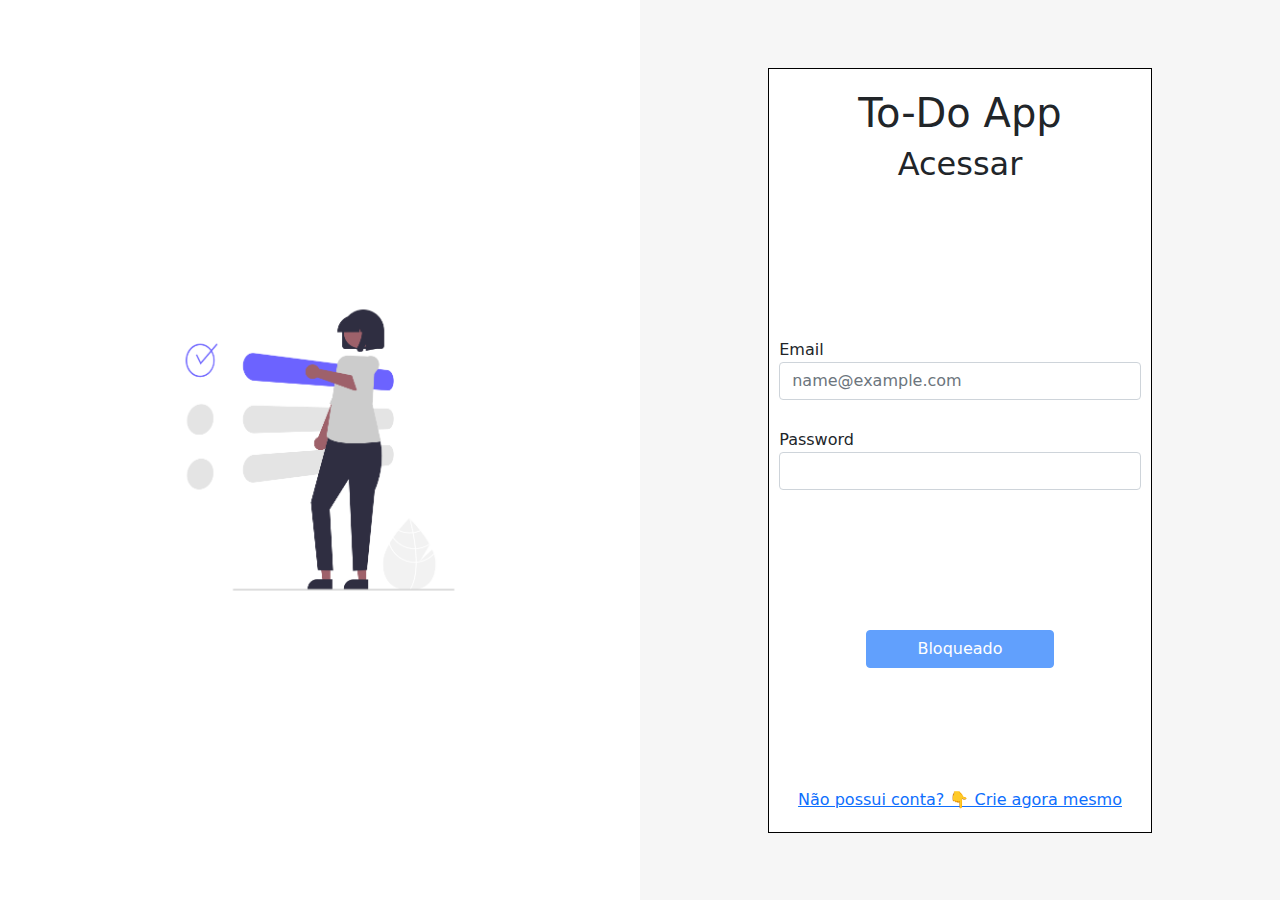
==== index.html @ ea4f96b5 "subindo altereçãoes até a renderização da navbar" ====
<!DOCTYPE html>
<html lang="en">
    <head>
        <meta charset="UTF-8">
        <meta http-equiv="X-UA-Compatible" content="IE=edge">
        <meta name="viewport" content="width=device-width, initial-scale=1.0">
        <link rel="stylesheet" href="src/styles/index.css">
        <link rel="stylesheet" href="src/styles/bootstrap.min.css">
        
        <title>to-Do App CheckPoint2</title>
</head>
<body>
    <div class="wrapper">
        <div class="caixaLeft">
            <div class="img">
                <img src="./src/img/pessoa-login.png" alt="pessoa anaotando uma nova tarefa">
            </div>
        </div>
        <div class="caixaRight">
            <div class="caixaForm">
                <form action="#">
                    <div class="formHeader">
                        <h1>To-Do App</h1>
                        <h2>Acessar</h2>
                    </div>
        
                    <fieldset id="fieldset">
                        <div class="mb-3">
                            <label  class="col-sm-2 col-form-label">Email</label>
                            <input type="email" class="form-control" id="inputEmailLogin" placeholder="name@example.com">
                        </div>
        
                        <div class="mb-3">
                            <label for="inputPassword" class="col-sm-2 col-form-label">Password</label>
                              <input type="password" class="form-control" id="inputSenhaLogin">
                        </div>
                    </fieldset>
        
                    <button type="submit" class="btn btn-primary col-10" id="botaoLogin" disabled>Bloqueado</button>
        
                </form>
                <div class="linkFooter">
                    <a href="signup.html">
                        Não possui conta? &#x1F447 Crie agora mesmo
                    </a>
                </div>
            </div>
        </div>

    </div>    
    <script src="./src/js/index.js"></script>
    <script src="src/js/bootstrap.min.js"></script>
</body>
</html>
---- src/styles/index.css ----
/* Imports */
@import url(./_global.css);

/* Zerando css padrão dp browser */
*{
    margin: 0;
    padding: 0;
    box-sizing: border-box;
}


/* Estilização corpo (body) do site */
.wrapper{
    height: 100vh;
    background-color: var(--fundobody);
    display: flex;
}

/* Estilização caixa da esquerda */
.caixaLeft{
    background-color: var(--fundoCaixas);
    width: 50%;
    display: flex;
    justify-content: center;
    align-items: center;
}

.caixaLeft .img{
    width: 60%;
}

.caixaLeft .img img{
    width: 100%;
}

/* Estilização caixa da direita */
.caixaRight{
    width: 50%;
    display: flex;
    justify-content: center;
    align-items: center;
}

.caixaRight .caixaForm{
    background-color: var(--fundoCaixas);
    width: 60%;
    height: 85%;
    padding: 20px;
    display: flex;
    justify-content: space-between;
    align-items: center;
    flex-direction: column;
    border: 1px solid black;
}

/* Estilização fomulários */
.caixaRight .caixaForm form{
    display: flex;
    flex-direction: column;
    align-items: center;
    gap: 10px;
    height: 100%;
}

.caixaRight .caixaForm form .formHeader{
    text-align: center;
}

.caixaRight .caixaForm form fieldset{
    width: 160%;
}

/* Estilização específica para o formulário de login */
#fieldset{
    height: 60%;
    display: flex;
    flex-direction: column;
    justify-content: center;
    gap: 20px;
}

.caixaRight .caixaForm form fieldset .mb-3{
    margin-bottom: 1px!important;
}

.caixaRight .caixaForm form fieldset .mb-3 .col-form-label{
    padding-bottom: 0;
}

.caixaRight .caixaForm form fieldset div .form-control{
    width: 100%;
}

.caixaRight .caixaForm form fieldset div .form-control .linkFooter{
    text-align: center;
}

/* Estilização do alert de criação de usuário */


.alert{
    display: flex;
    justify-content: space-between;
    align-items: center;
    gap: 10px;
    font-weight: bold;
}

.modal.fade {
    z-index: 10000000 !important;
}

.alert p{
    margin: 0;
}

.alertEscondido{
    display: none;
}
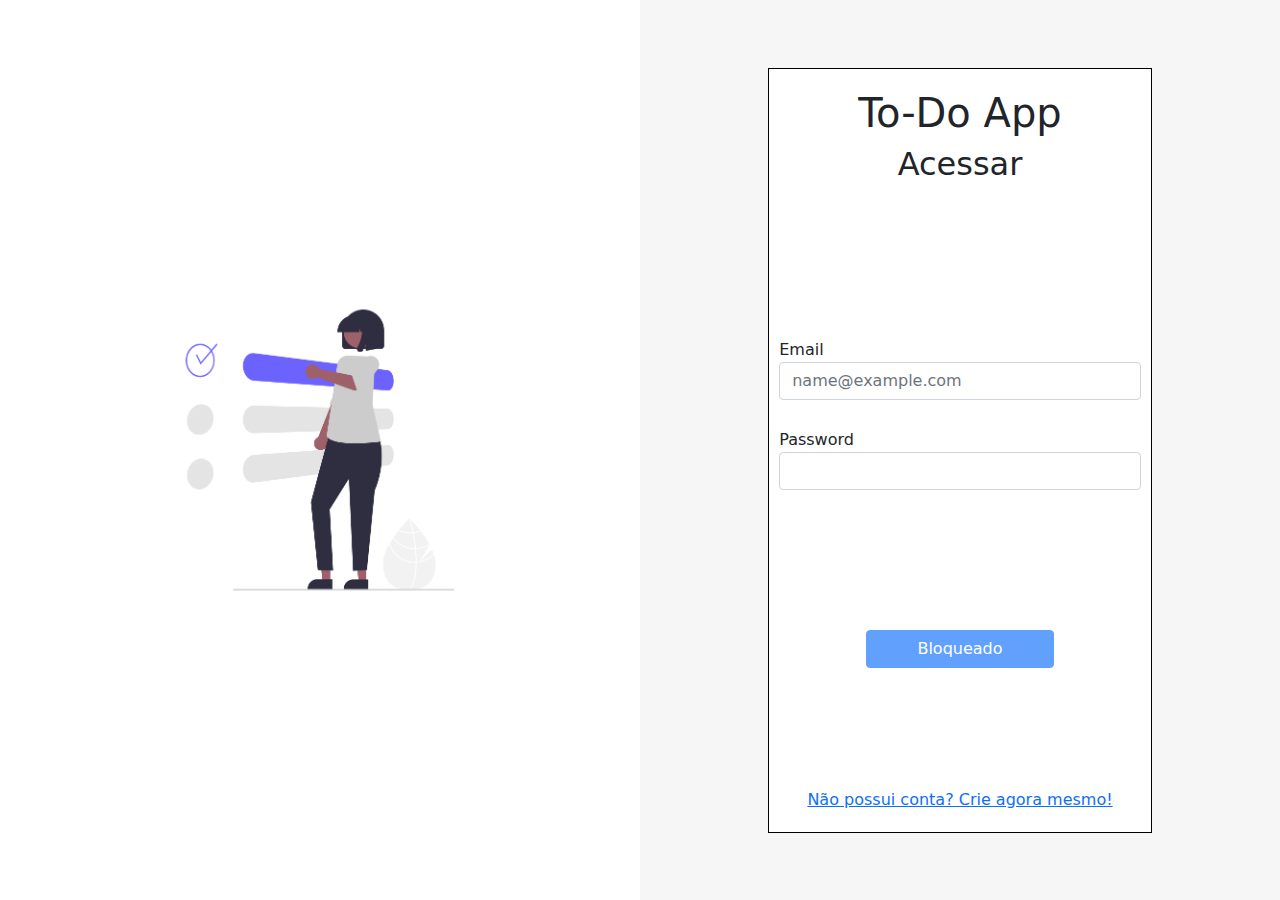
==== commit 33c87a73: "subindo alterações até a requisição e listagem das tarefas do usuário" ====
--- a/index.html
+++ b/index.html
@@ -41,7 +41,7 @@
                 </form>
                 <div class="linkFooter">
                     <a href="signup.html">
-                        Não possui conta? &#x1F447 Crie agora mesmo
+                        Não possui conta? Crie agora mesmo!
                     </a>
                 </div>
             </div>
--- a/src/styles/index.css
+++ b/src/styles/index.css
@@ -107,7 +107,7 @@
 }
 
 .modal.fade {
-    z-index: 10000000 !important;
+    z-index: 1 !important;
 }
 
 .alert p{
@@ -116,4 +116,7 @@
 
 .alertEscondido{
     display: none;
-}+    justify-content: center;
+    
+}
+
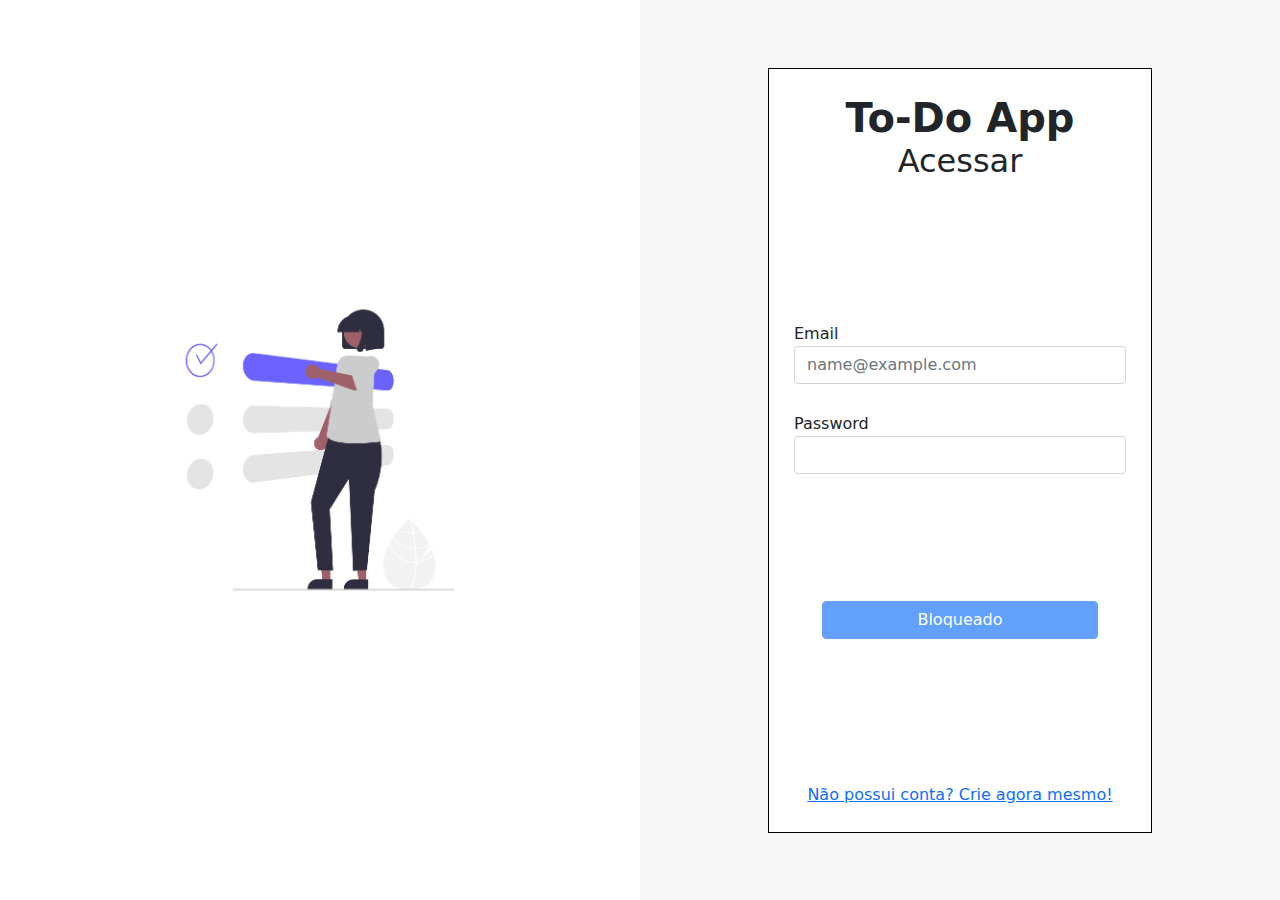
==== commit 81db7282: "término da estilização dos alerts de validação de cadastro" ====
--- a/index.html
+++ b/index.html
@@ -19,7 +19,7 @@
         <div class="caixaRight">
             <div class="caixaForm">
                 <form action="#">
-                    <div class="formHeader">
+                    <div class="form-header">
                         <h1>To-Do App</h1>
                         <h2>Acessar</h2>
                     </div>
--- a/src/styles/index.css
+++ b/src/styles/index.css
@@ -1,22 +1,25 @@
 /* Imports */
 @import url(./_global.css);
 
-/* Zerando css padrão dp browser */
+/* 1. Zerando css padrão dp browser */
 *{
     margin: 0;
     padding: 0;
     box-sizing: border-box;
 }
 
+body{
+    /* position: relative; */
+}
 
-/* Estilização corpo (body) do site */
+/* 2. Estilização corpo (body) do site */
 .wrapper{
     height: 100vh;
     background-color: var(--fundobody);
     display: flex;
 }
 
-/* Estilização caixa da esquerda */
+/* 2.1 Estilização caixa da esquerda */
 .caixaLeft{
     background-color: var(--fundoCaixas);
     width: 50%;
@@ -33,7 +36,7 @@
     width: 100%;
 }
 
-/* Estilização caixa da direita */
+/* 2.2 Estilização caixa da direita */
 .caixaRight{
     width: 50%;
     display: flex;
@@ -45,7 +48,7 @@
     background-color: var(--fundoCaixas);
     width: 60%;
     height: 85%;
-    padding: 20px;
+    padding: 25px;
     display: flex;
     justify-content: space-between;
     align-items: center;
@@ -53,24 +56,36 @@
     border: 1px solid black;
 }
 
-/* Estilização fomulários */
+/* 3. Estilização fomulários */
 .caixaRight .caixaForm form{
     display: flex;
     flex-direction: column;
     align-items: center;
-    gap: 10px;
     height: 100%;
+    width: 100%;
 }
 
-.caixaRight .caixaForm form .formHeader{
+.caixaRight .caixaForm form .form-header{
     text-align: center;
 }
 
-.caixaRight .caixaForm form fieldset{
-    width: 160%;
+.caixaRight .caixaForm form .form-header h1{
+    font-size: 30pt;
+    font-weight: 600;
+    margin: 0;
 }
 
-/* Estilização específica para o formulário de login */
+.caixaRight .caixaForm form .form-header p{
+    margin: 0;
+    font-size: 15pt;
+    font-weight: 600;
+}
+
+.caixaRight .caixaForm form fieldset{
+    width: 100%;
+}
+
+/* 3.1 Estilização específica para o formulário de login */
 #fieldset{
     height: 60%;
     display: flex;
@@ -95,28 +110,35 @@
     text-align: center;
 }
 
-/* Estilização do alert de criação de usuário */
+/* 4. Estilização do alert de criação de usuário */
 
 
-.alert{
+body .alert{
+    width: 380px;
+    height: 100px;
+    padding: 10px;
+    position: absolute;
+    left: 35%;
+    top: 10px;
     display: flex;
     justify-content: space-between;
     align-items: center;
     gap: 10px;
     font-weight: bold;
+    align-self: center;
+    text-align: center;
 }
 
-.modal.fade {
-    z-index: 1 !important;
-}
 
 .alert p{
     margin: 0;
 }
 
-.alertEscondido{
+/* 4.1 Escondendo os alerts  */
+body .alertSucessoEscondido{
     display: none;
-    justify-content: center;
-    
 }
 
+body .alertErroEscondido{
+    display: none;
+}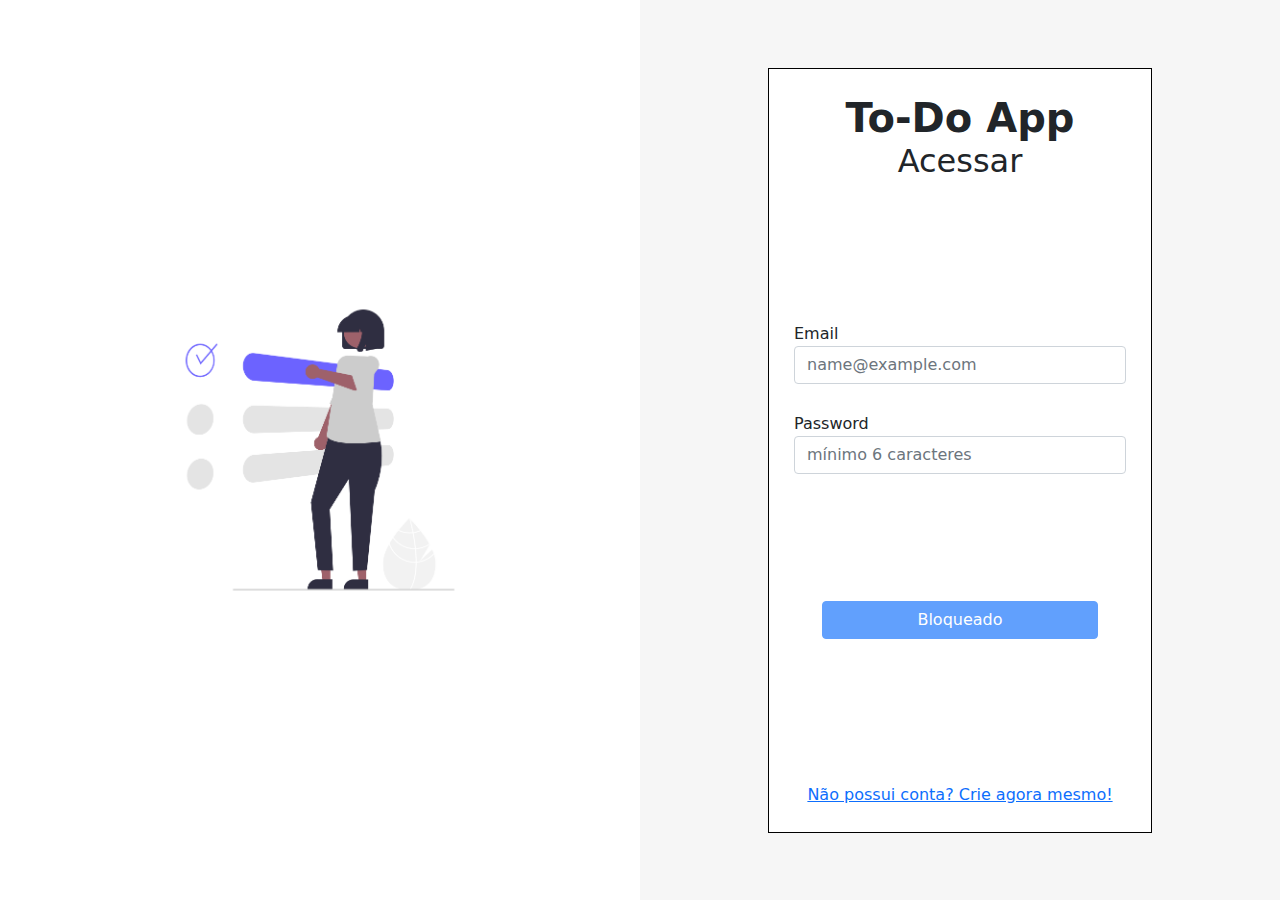
==== commit 96e78289: "adição da validação no login e correção na lógica da validação de cadastro" ====
--- a/index.html
+++ b/index.html
@@ -10,12 +10,25 @@
         <title>to-Do App CheckPoint2</title>
 </head>
 <body>
+
+    <!-- Alert em caso de erro no login -->
+    <div class="alert alert-danger alertErroEscondido" id="divAlertError">
+        <p>
+          Usuário não existe!
+          <br>
+          Verifique os dados e tente novamente!
+        </p>
+        <button type="button" class="btn btn-danger" id="botaoAlertError">OK</button>
+     </div>
+
+     <!-- Estrutura page de login -->
     <div class="wrapper">
         <div class="caixaLeft">
             <div class="img">
                 <img src="./src/img/pessoa-login.png" alt="pessoa anaotando uma nova tarefa">
             </div>
         </div>
+
         <div class="caixaRight">
             <div class="caixaForm">
                 <form action="#">
@@ -32,7 +45,7 @@
         
                         <div class="mb-3">
                             <label for="inputPassword" class="col-sm-2 col-form-label">Password</label>
-                              <input type="password" class="form-control" id="inputSenhaLogin">
+                              <input type="password" class="form-control" id="inputSenhaLogin" placeholder="mínimo 6 caracteres">
                         </div>
                     </fieldset>
         
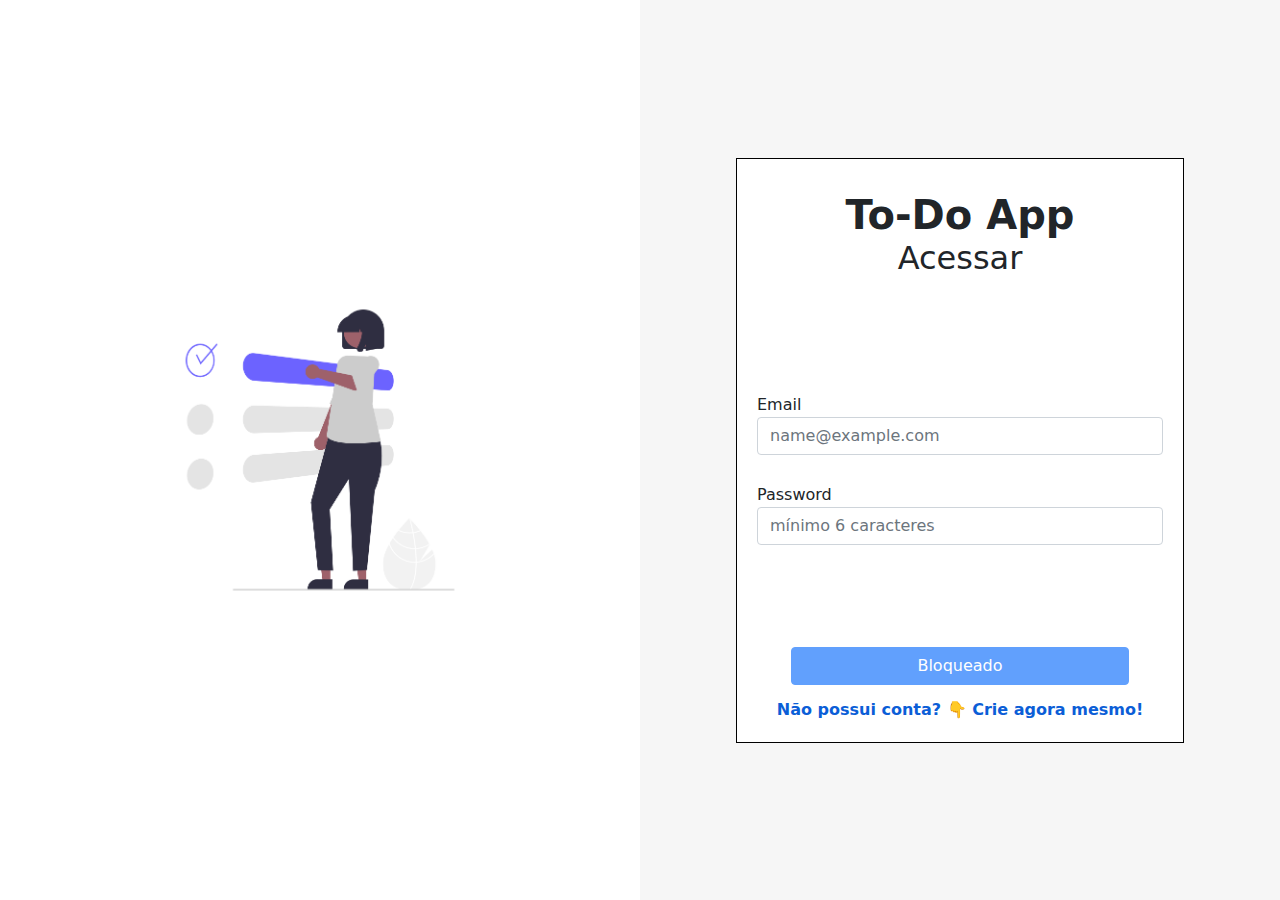
==== commit 2f93bcc7: "começando responsividade do projeto" ====
--- a/index.html
+++ b/index.html
@@ -5,7 +5,9 @@
         <meta http-equiv="X-UA-Compatible" content="IE=edge">
         <meta name="viewport" content="width=device-width, initial-scale=1.0">
         <link rel="stylesheet" href="src/styles/index.css">
+        <link rel="stylesheet" href="src/styles/_global.css">
         <link rel="stylesheet" href="src/styles/bootstrap.min.css">
+        <link rel="shortcut icon" href="src/img/favicon.png" type="image/x-icon">
         
         <title>to-Do App CheckPoint2</title>
 </head>
@@ -23,14 +25,14 @@
 
      <!-- Estrutura page de login -->
     <div class="wrapper">
-        <div class="caixaLeft">
-            <div class="img">
+        <div class="caixaLeft ">
+            <div class="img ">
                 <img src="./src/img/pessoa-login.png" alt="pessoa anaotando uma nova tarefa">
             </div>
         </div>
 
-        <div class="caixaRight">
-            <div class="caixaForm">
+        <div class="caixaRight ">
+            <div class="caixaForm ">
                 <form action="#">
                     <div class="form-header">
                         <h1>To-Do App</h1>
@@ -54,7 +56,10 @@
                 </form>
                 <div class="linkFooter">
                     <a href="signup.html">
-                        Não possui conta? Crie agora mesmo!
+                        Não possui conta? &#x1F447 
+                    </a>
+                    <a href="signup.html">
+                        Crie agora mesmo!
                     </a>
                 </div>
             </div>
--- a/src/styles/index.css
+++ b/src/styles/index.css
@@ -42,13 +42,15 @@
     display: flex;
     justify-content: center;
     align-items: center;
+    flex-direction: column;
+    gap: 10px;
 }
 
 .caixaRight .caixaForm{
     background-color: var(--fundoCaixas);
-    width: 60%;
-    height: 85%;
-    padding: 25px;
+    width: 70%;
+    height: 65%;
+    padding: 20px;
     display: flex;
     justify-content: space-between;
     align-items: center;
@@ -61,6 +63,7 @@
     display: flex;
     flex-direction: column;
     align-items: center;
+    justify-content: space-around;
     height: 100%;
     width: 100%;
 }
@@ -83,6 +86,9 @@
 
 .caixaRight .caixaForm form fieldset{
     width: 100%;
+    display: flex;
+    flex-direction: column;
+    justify-content: space-around;
 }
 
 /* 3.1 Estilização específica para o formulário de login */
@@ -106,8 +112,15 @@
     width: 100%;
 }
 
-.caixaRight .caixaForm form fieldset div .form-control .linkFooter{
+.wrapper .linkFooter{
     text-align: center;
+    text-decoration: none;
+}
+
+.wrapper .linkFooter a{
+    text-decoration: none;
+    font-weight: 700;
+    color: var(--links)    
 }
 
 /* 4. Estilização do alert de criação de usuário */
--- a/src/styles/_global.css
+++ b/src/styles/_global.css
@@ -0,0 +1,50 @@
+:root {
+    --fundobody: #f6f6f6;
+    --fundoCaixas: #ffffff;
+    --botaoEnable: #7898ff;
+    --botaoDesable: #747474;
+    --links: #0b5ed7;
+}
+
+/* Responsividade page login e cadastro */
+@media (max-width: 575.98px) {
+    .wrapper{
+        justify-content: center;
+        align-items: center;
+    }
+
+    .caixaLeft{
+        display: none;
+    }
+    
+    .caixaRight{
+        width: 100%;
+        height: 100%;
+    }
+
+    .linkFooter{
+        text-align: center;
+    }
+}
+
+@media (max-width: 767.98px) {
+    .wrapper{
+        flex-direction: column;
+    }
+
+    .caixaLeft{
+        width: 100vw;
+    }
+
+    .caixaLeft .img {
+        width: 30%;
+    }
+
+    .caixaRight{
+        width: 100vw;
+        height: 77%;
+    }
+
+    .caixaRight .caixaForm form {
+    }
+}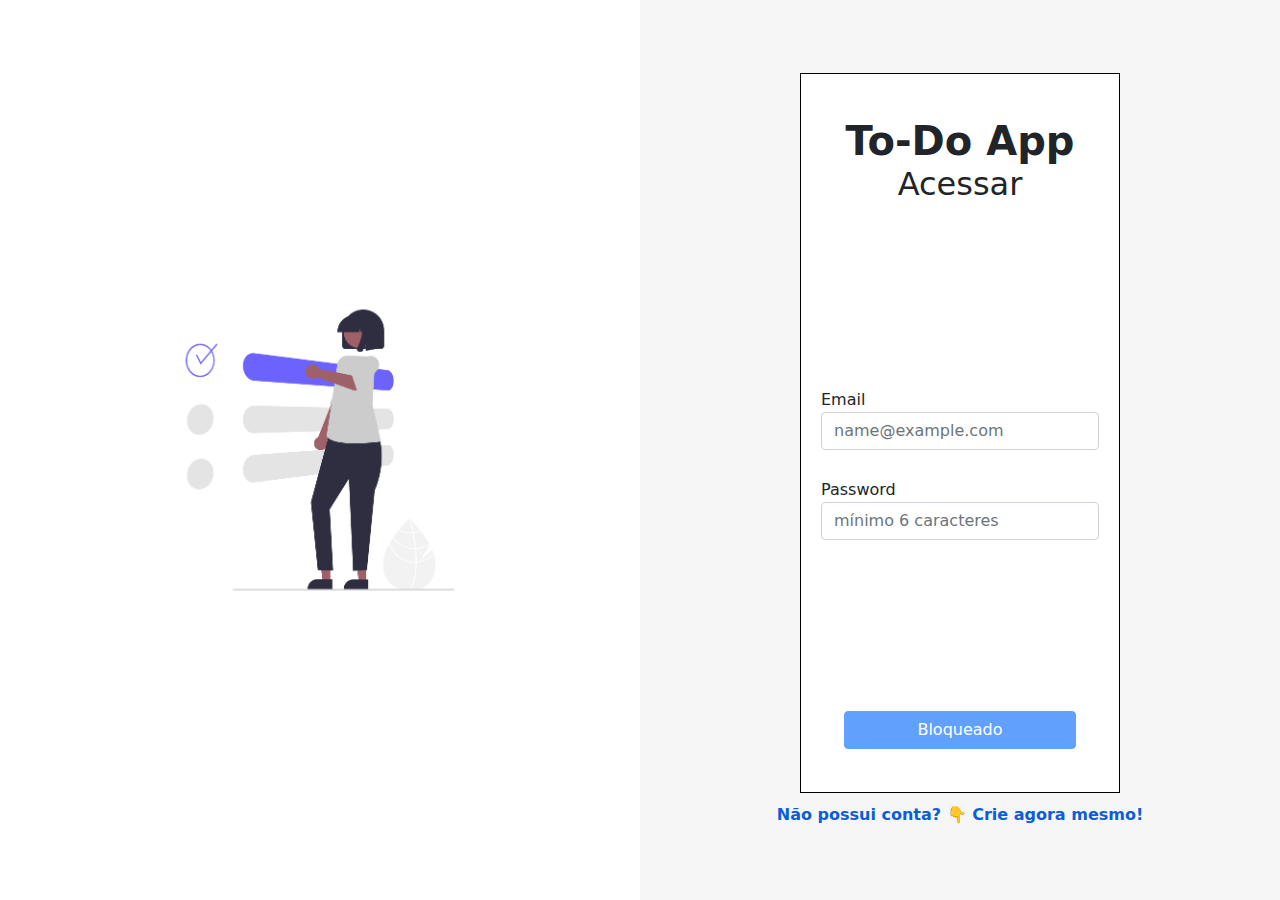
==== commit bdbd677c: "ajustes e correções do último commit de responsividade" ====
--- a/index.html
+++ b/index.html
@@ -54,14 +54,14 @@
                     <button type="submit" class="btn btn-primary col-10" id="botaoLogin" disabled>Bloqueado</button>
         
                 </form>
-                <div class="linkFooter">
-                    <a href="signup.html">
-                        Não possui conta? &#x1F447 
-                    </a>
-                    <a href="signup.html">
-                        Crie agora mesmo!
-                    </a>
-                </div>
+            </div>
+            <div class="linkFooter">
+                <a href="signup.html">
+                    Não possui conta? &#x1F447 
+                </a>
+                <a href="signup.html">
+                    Crie agora mesmo!
+                </a>
             </div>
         </div>
 
--- a/src/styles/index.css
+++ b/src/styles/index.css
@@ -48,8 +48,8 @@
 
 .caixaRight .caixaForm{
     background-color: var(--fundoCaixas);
-    width: 70%;
-    height: 65%;
+    width: 50%;
+    height: 80%;
     padding: 20px;
     display: flex;
     justify-content: space-between;
--- a/src/styles/_global.css
+++ b/src/styles/_global.css
@@ -7,7 +7,32 @@
 }
 
 /* Responsividade page login e cadastro */
-@media (max-width: 575.98px) {
+@media (max-width: 768px) {
+    .wrapper{
+        flex-direction: column;
+        gap: 20px;
+    }
+
+    .caixaLeft{
+        width: 100vw;
+    }
+
+    .caixaLeft .img {
+        width: 20%;
+    }
+
+    .caixaRight{
+        width: 100vw;
+        height: 77%;
+    }
+
+    .caixaRight .caixaForm{
+        width: 50%;
+        height: 100%;
+    }
+}
+
+@media (max-width: 576px) {
     .wrapper{
         justify-content: center;
         align-items: center;
@@ -22,29 +47,12 @@
         height: 100%;
     }
 
+    .caixaRight .caixaForm{
+        width: 60%;
+        height: 80%;
+    }
+
     .linkFooter{
         text-align: center;
     }
-}
-
-@media (max-width: 767.98px) {
-    .wrapper{
-        flex-direction: column;
-    }
-
-    .caixaLeft{
-        width: 100vw;
-    }
-
-    .caixaLeft .img {
-        width: 30%;
-    }
-
-    .caixaRight{
-        width: 100vw;
-        height: 77%;
-    }
-
-    .caixaRight .caixaForm form {
-    }
 }